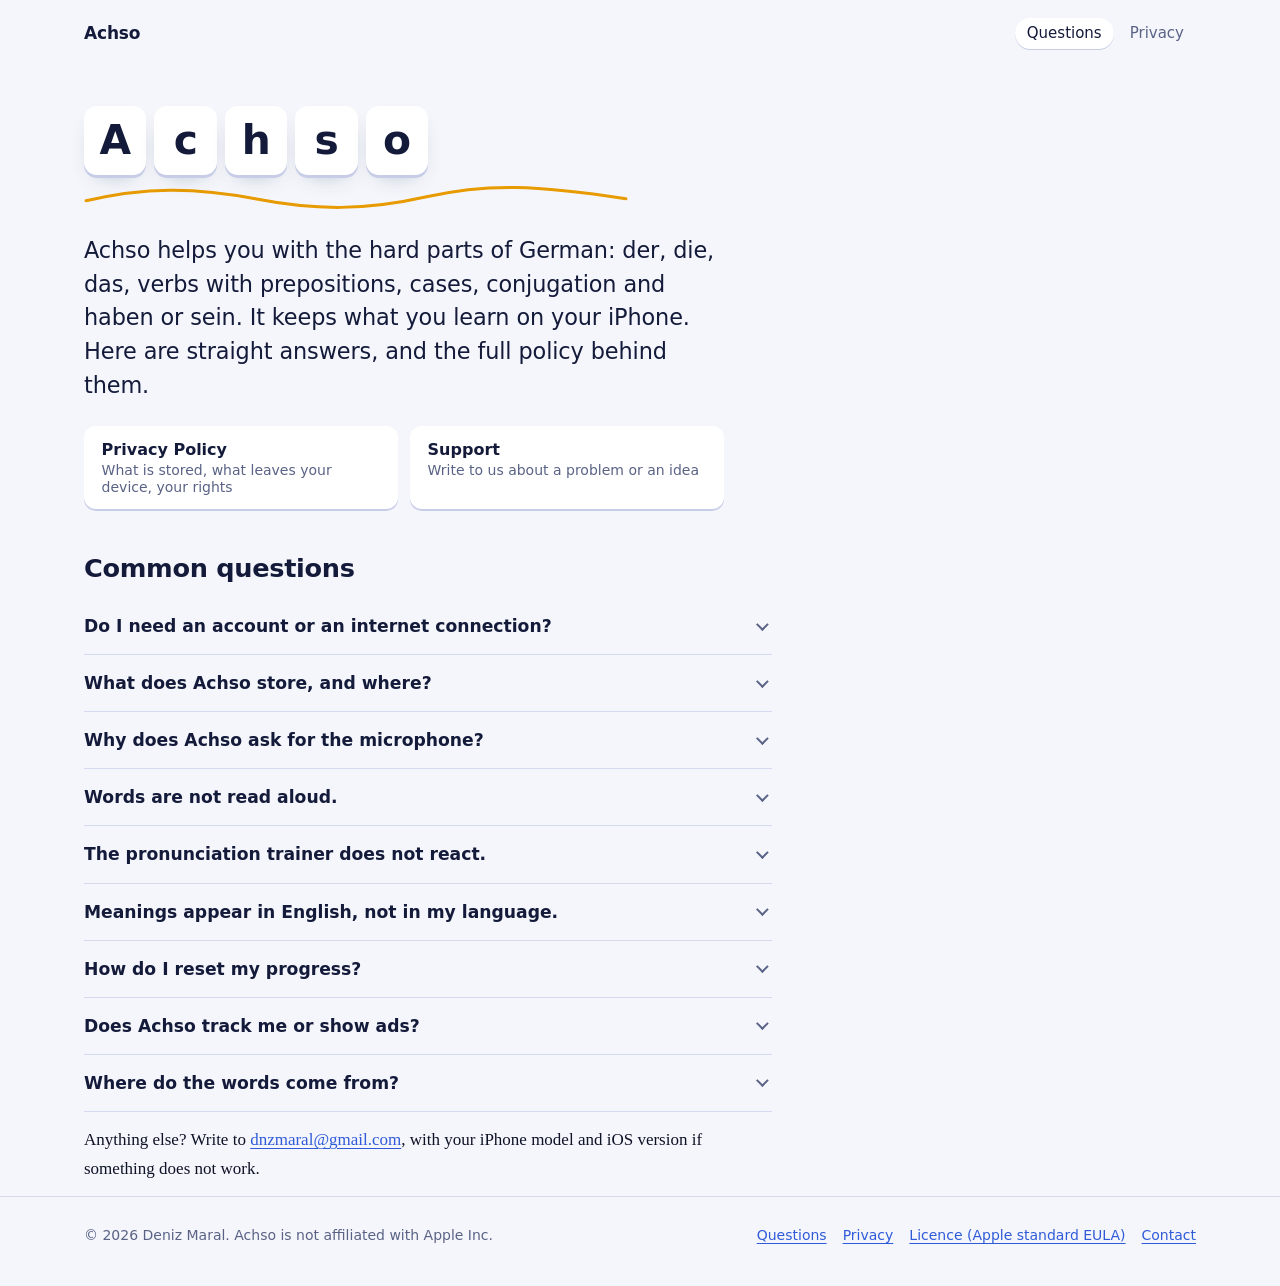
==== index.html @ 68bad4e8 "Privacy policy and questions page for Achso Same structure and stylesheet as marai-keyboard-legal, i" ====
<!DOCTYPE html>
<html lang="en">
<head>
<meta charset="utf-8">
<meta name="viewport" content="width=device-width, initial-scale=1">
<title>Achso: questions, privacy and support</title>
<meta name="description" content="Plain answers about Achso, the German grammar app: what it stores, when it goes online, the microphone, and how to get help.">
<meta name="color-scheme" content="light dark">
<meta name="referrer" content="no-referrer">
<link rel="stylesheet" href="styles.css">
</head>
<body>
<a class="skip" href="#content">Skip to the questions</a>

<header class="site-header">
  <div class="wrap">
    <a class="brand" href="index.html">Achso</a>
    <nav class="site-nav" aria-label="Legal pages">
      <a href="index.html" aria-current="page">Questions</a>
      <a href="privacy.html">Privacy</a>
    </nav>
  </div>
</header>

<main id="content">
  <div class="wrap hero">
    <h1 class="keys">
      <span class="sr-only">Achso: questions, privacy and support</span>
      <span class="key" style="--i:0" aria-hidden="true">A</span><span class="key" style="--i:1" aria-hidden="true">c</span><span class="key" style="--i:2" aria-hidden="true">h</span><span class="key" style="--i:3" aria-hidden="true">s</span><span class="key" style="--i:4" aria-hidden="true">o</span>
    </h1>
    <svg class="wave" viewBox="0 0 540 26" preserveAspectRatio="none" aria-hidden="true" focusable="false"><path d="M2 16 C 60 2, 110 2, 170 14 S 280 26, 340 12 S 450 0, 538 14" fill="none" stroke="currentColor" stroke-width="3" stroke-linecap="round"/></svg>
    <p class="lede">Achso helps you with the hard parts of German: der, die, das, verbs with prepositions, cases, conjugation and haben or sein. It keeps what you learn on your iPhone. Here are straight answers, and the full policy behind them.</p>
    <ul class="doc-links">
      <li><a href="privacy.html">Privacy Policy<span>What is stored, what leaves your device, your rights</span></a></li>
      <li><a href="mailto:dnzmaral@gmail.com">Support<span>Write to us about a problem or an idea</span></a></li>
    </ul>
  </div>

  <div class="wrap">
    <article class="qa" aria-labelledby="qa-title">
      <h2 id="qa-title">Common questions</h2>

      <details>
        <summary>Do I need an account or an internet connection?</summary>
        <div class="answer">
          <p>No. There is no account, and every drill and the whole dictionary work offline. When you are online, the app checks for a newer version of its dictionary. <a href="privacy.html#network">Read more</a></p>
        </div>
      </details>

      <details>
        <summary>What does Achso store, and where?</summary>
        <div class="answer">
          <p>Your progress (which cards you know and when they are due), your streak, your settings and your recent searches. They stay on your iPhone and are deleted with the app. Nothing is synced, and we cannot see any of it. <a href="privacy.html#on-device">Read more</a></p>
        </div>
      </details>

      <details>
        <summary>Why does Achso ask for the microphone?</summary>
        <div class="answer">
          <p>Only for the pronunciation trainer. After you tap the microphone, Apple’s speech recognition turns what you say into text on your iPhone, and Achso compares it with the German you were asked to say. The audio is not recorded, stored or sent anywhere. <a href="privacy.html#microphone">Read more</a></p>
        </div>
      </details>

      <details>
        <summary>Words are not read aloud.</summary>
        <div class="answer">
          <p>Check the volume: Achso plays speech even with the mute switch on. For a better voice, install a German “Enhanced” or “Premium” voice in <span class="path">Settings &gt; Accessibility &gt; Read &amp; Speak &gt; Voices &gt; German</span>, then choose it in Achso’s settings.</p>
        </div>
      </details>

      <details>
        <summary>The pronunciation trainer does not react.</summary>
        <div class="answer">
          <p>Allow Microphone and Speech Recognition for Achso in <span class="path">Settings &gt; Privacy &amp; Security</span>. The first use may download Apple’s German speech model.</p>
        </div>
      </details>

      <details>
        <summary>Meanings appear in English, not in my language.</summary>
        <div class="answer">
          <p>Achso shows Wiktionary’s meaning in your language when it has one. Turn on Apple Translation in Achso’s settings to fill the gaps; iOS may download the language first, and the translation runs on your iPhone.</p>
        </div>
      </details>

      <details>
        <summary>How do I reset my progress?</summary>
        <div class="answer">
          <p>Delete the app. Your progress is stored nowhere else, so this removes all of it.</p>
        </div>
      </details>

      <details>
        <summary>Does Achso track me or show ads?</summary>
        <div class="answer">
          <p>No ads, no analytics or tracking code, no advertising identifier, and we never sell or share your data. <a href="privacy.html#never">Read more</a></p>
        </div>
      </details>

      <details>
        <summary>Where do the words come from?</summary>
        <div class="answer">
          <p>From open data: Wiktionary (CC BY-SA 4.0), example sentences from Tatoeba (CC BY 2.0 FR) and word frequencies counted over the OpenSubtitles corpus (OPUS). The app’s credits list the sources and the authors of every sentence.</p>
        </div>
      </details>

      <p>Anything else? Write to <a href="mailto:dnzmaral@gmail.com">dnzmaral@gmail.com</a>, with your iPhone model and iOS version if something does not work.</p>
    </article>
  </div>
</main>

<footer class="site-footer">
  <div class="wrap">
    <p>© 2026 Deniz Maral. Achso is not affiliated with Apple Inc.</p>
    <nav aria-label="Footer">
      <a href="index.html">Questions</a>
      <a href="privacy.html">Privacy</a>
      <a href="https://www.apple.com/legal/internet-services/itunes/dev/stdeula/">Licence (Apple standard EULA)</a>
      <a href="mailto:dnzmaral@gmail.com">Contact</a>
    </nav>
  </div>
</footer>
</body>
</html>
---- styles.css ----
/* MarAI Keyboard legal pages. Self-contained: no web fonts, scripts,
   trackers or third-party requests, matching what the privacy policy says. */

:root {
  --foam: #f5f6fb;
  --surface: #eceffa;
  --key: #ffffff;
  --key-edge: #c7cde6;
  --deep: #141b3a;
  --ink: #0d1226;
  --muted: #5a6386;
  --line: #d5daee;
  --tide: #2f5bd8;
  --spray: #e89b00;
  --rounded: ui-rounded, "SF Pro Rounded", system-ui, -apple-system, "Segoe UI", Roboto, "Helvetica Neue", Arial, sans-serif;
  --serif: ui-serif, "New York", "Iowan Old Style", Charter, "Charter BT", Georgia, "Times New Roman", serif;
  color-scheme: light dark;
}

@media (prefers-color-scheme: dark) {
  :root {
    --foam: #070b1a;
    --surface: #101736;
    --key: #1a2247;
    --key-edge: #04060f;
    --deep: #eef1ff;
    --ink: #dce1f5;
    --muted: #9aa3c7;
    --line: #2a3463;
    --tide: #8fa8ff;
    --spray: #ffd23f;
  }
}

*, *::before, *::after { box-sizing: border-box; }

html { -webkit-text-size-adjust: 100%; scroll-behavior: smooth; }
@media (prefers-reduced-motion: reduce) { html { scroll-behavior: auto; } }

body {
  margin: 0;
  background: var(--foam);
  color: var(--ink);
  font: 400 1.0625rem/1.72 var(--serif);
  text-rendering: optimizeLegibility;
}

a { color: var(--tide); text-decoration-thickness: 1px; text-underline-offset: 0.18em; }
a:hover { text-decoration-thickness: 2px; }
:focus-visible { outline: 3px solid var(--tide); outline-offset: 3px; border-radius: 4px; }

.skip {
  position: absolute; left: 1rem; top: -4rem; z-index: 10;
  background: var(--key); color: var(--deep); padding: 0.6rem 1rem;
  border-radius: 10px; font: 600 0.9375rem var(--rounded);
}
.skip:focus { top: 1rem; }

.sr-only {
  position: absolute; width: 1px; height: 1px; padding: 0; margin: -1px;
  overflow: hidden; clip: rect(0 0 0 0); white-space: nowrap; border: 0;
}

.wrap { max-width: 72rem; margin: 0 auto; padding-inline: 1.25rem; }

/* Header */
.site-header .wrap {
  display: flex; align-items: center; justify-content: space-between;
  gap: 1rem; flex-wrap: wrap; padding-block: 1.1rem;
}
.brand {
  font: 650 1.0625rem/1 var(--rounded); color: var(--deep);
  text-decoration: none; letter-spacing: -0.01em;
}
.site-nav { display: flex; gap: 0.25rem; flex-wrap: wrap; }
.site-nav a {
  font: 500 0.9375rem/1 var(--rounded); color: var(--muted);
  text-decoration: none; padding: 0.5rem 0.75rem; border-radius: 999px;
}
.site-nav a:hover { color: var(--deep); background: var(--surface); }
.site-nav a[aria-current="page"] { color: var(--deep); background: var(--key); box-shadow: 0 1px 0 var(--key-edge); }

/* Hero: the page name typed on keycaps, resting on the wave from the app icon */
.hero { padding-block: 2.5rem 2.75rem; }
.keys { display: flex; gap: clamp(0.3rem, 1vw, 0.5rem); flex-wrap: wrap; margin: 0; }
.key {
  display: grid; place-items: center;
  width: clamp(2.35rem, 9vw, 3.9rem); height: clamp(2.6rem, 10vw, 4.3rem);
  background: var(--key); color: var(--deep);
  border-radius: clamp(8px, 1.6vw, 13px);
  box-shadow: 0 3px 0 var(--key-edge), 0 10px 24px -14px rgba(11, 58, 85, 0.45);
  font: 600 clamp(1.45rem, 5.2vw, 2.55rem)/1 var(--rounded);
  animation: press 520ms cubic-bezier(.3,.7,.3,1) both;
  animation-delay: calc(var(--i, 0) * 70ms + 120ms);
}
@keyframes press {
  0% { transform: translateY(0); box-shadow: 0 3px 0 var(--key-edge), 0 10px 24px -14px rgba(11,58,85,.45); }
  35% { transform: translateY(3px); box-shadow: 0 0 0 var(--key-edge), 0 4px 10px -8px rgba(11,58,85,.35); }
  100% { transform: translateY(0); box-shadow: 0 3px 0 var(--key-edge), 0 10px 24px -14px rgba(11,58,85,.45); }
}
@media (prefers-reduced-motion: reduce) { .key { animation: none; } }

.wave { display: block; width: min(100%, 34rem); height: 1.6rem; margin-top: 0.6rem; color: var(--spray); }

.lede {
  max-width: 40rem; margin: 1.5rem 0 0;
  font: 450 clamp(1.15rem, 2.6vw, 1.4rem)/1.5 var(--rounded);
  color: var(--deep); letter-spacing: -0.005em;
}
.meta { margin: 0.9rem 0 0; font: 400 0.9375rem/1.5 var(--rounded); color: var(--muted); }

.changes { max-width: 40rem; margin-top: 1.25rem; font-family: var(--rounded); font-size: 0.9375rem; }
.changes summary { cursor: pointer; color: var(--tide); font-weight: 550; width: fit-content; }
.changes ul { margin: 0.6rem 0 0; padding-left: 1.2rem; color: var(--ink); }
.changes li { margin: 0.25rem 0; }

/* Document layout */
.doc {
  display: grid; grid-template-columns: 14.5rem minmax(0, 1fr);
  gap: clamp(2rem, 5vw, 4.5rem); align-items: start;
  padding-bottom: 4rem;
}
.toc {
  position: sticky; top: 1.25rem; max-height: calc(100vh - 2.5rem); overflow-y: auto;
  font: 400 0.875rem/1.35 var(--rounded); padding-right: 0.25rem;
}
.toc p { margin: 0 0 0.6rem; font-weight: 600; color: var(--deep); }
.toc ol { list-style: none; margin: 0; padding: 0; border-left: 1px solid var(--line); }
.toc li a {
  display: block; padding: 0.32rem 0 0.32rem 0.85rem; margin-left: -1px;
  color: var(--muted); text-decoration: none; border-left: 2px solid transparent;
}
.toc li a:hover { color: var(--deep); border-left-color: var(--spray); }
.toc-mobile { display: none; }

article { max-width: 43rem; min-width: 0; }
article > section { scroll-margin-top: 1rem; }
article > section + section { margin-top: 3rem; }

h1, h2, h3 { font-family: var(--rounded); color: var(--deep); letter-spacing: -0.012em; }
h2 { font-size: clamp(1.35rem, 3vw, 1.6rem); line-height: 1.25; font-weight: 650; margin: 0 0 0.8rem; }
h2 .n { color: var(--muted); font-weight: 500; margin-right: 0.35em; font-variant-numeric: tabular-nums; }
h3 { font-size: 1.1rem; line-height: 1.35; font-weight: 620; margin: 1.8rem 0 0.4rem; }
p { margin: 0.8rem 0; }
ul, ol { padding-left: 1.3rem; margin: 0.8rem 0; }
li { margin: 0.35rem 0; }
li::marker { color: var(--muted); }
strong { font-weight: 650; color: var(--deep); }
.path { font-family: var(--rounded); font-size: 0.95em; font-weight: 550; color: var(--deep); white-space: normal; }

.glance { list-style: none; padding: 0; margin: 1rem 0; }
.glance li {
  font: 450 1.0625rem/1.5 var(--rounded); color: var(--ink);
  padding: 0.2rem 0 0.2rem 1rem; margin: 0.9rem 0; border-left: 3px solid var(--spray);
}

.note {
  background: var(--surface); border-radius: 14px; padding: 1rem 1.2rem; margin: 1.2rem 0;
}
.note > :first-child { margin-top: 0; }
.note > :last-child { margin-bottom: 0; }
.legal-emphasis { font-weight: 600; color: var(--deep); }

.table-wrap { overflow-x: auto; margin: 1.2rem 0; border-radius: 14px; background: var(--key); box-shadow: 0 1px 0 var(--key-edge); }
table { width: 100%; min-width: 38rem; border-collapse: collapse; font-size: 0.95rem; line-height: 1.5; }
caption { text-align: left; padding: 0.9rem 1rem 0; font: 600 0.9375rem var(--rounded); color: var(--deep); }
th, td { text-align: left; vertical-align: top; padding: 0.75rem 1rem; border-bottom: 1px solid var(--line); }
th { font: 600 0.8125rem/1.3 var(--rounded); color: var(--muted); }
tbody tr:last-child td { border-bottom: 0; }
td:first-child { font-family: var(--rounded); font-weight: 560; color: var(--deep); }

.qa { margin: 0; }
.qa details { border-bottom: 1px solid var(--line); }
.qa summary {
  cursor: pointer; list-style: none; padding: 1rem 2rem 1rem 0; position: relative;
  font: 560 1.075rem/1.4 var(--rounded); color: var(--deep);
}
.qa summary::-webkit-details-marker { display: none; }
.qa summary::after {
  content: ""; position: absolute; right: 0.3rem; top: 1.35rem; width: 0.55rem; height: 0.55rem;
  border-right: 2px solid var(--muted); border-bottom: 2px solid var(--muted);
  transform: rotate(45deg); transition: transform 160ms ease;
}
.qa details[open] summary::after { transform: rotate(-135deg); top: 1.6rem; }
.qa .answer { padding-bottom: 1rem; }
.qa .answer > :first-child { margin-top: 0; }
@media (prefers-reduced-motion: reduce) { .qa summary::after { transition: none; } }

.doc-links { display: flex; flex-wrap: wrap; gap: 0.75rem; margin: 1.5rem 0 0; padding: 0; list-style: none; max-width: 40rem; }
.doc-links li { flex: 1 1 15rem; margin: 0; }
.doc-links a {
  display: block; height: 100%; text-decoration: none; background: var(--key); color: var(--deep);
  border-radius: 12px; padding: 0.85rem 1.1rem; box-shadow: 0 2px 0 var(--key-edge);
  font: 600 1rem/1.2 var(--rounded);
}
.doc-links a span { display: block; font-weight: 400; font-size: 0.875rem; color: var(--muted); margin-top: 0.2rem; }
.doc-links a:hover { transform: translateY(1px); box-shadow: 0 1px 0 var(--key-edge); }
.doc-links a:active { transform: translateY(2px); box-shadow: 0 0 0 var(--key-edge); }

.site-footer { border-top: 1px solid var(--line); }
.site-footer .wrap {
  padding-block: 1.75rem 2.5rem; display: flex; justify-content: space-between; gap: 1rem; flex-wrap: wrap;
  font: 400 0.875rem/1.5 var(--rounded); color: var(--muted);
}
.site-footer p { margin: 0; }
.site-footer nav { display: flex; gap: 1rem; flex-wrap: wrap; }

@media (max-width: 56rem) {
  .doc { grid-template-columns: minmax(0, 1fr); gap: 1.25rem; }
  .toc { display: none; }
  .toc-mobile {
    display: block; background: var(--key); border-radius: 14px; box-shadow: 0 1px 0 var(--key-edge);
    font: 400 0.9375rem/1.4 var(--rounded); margin-bottom: 2rem;
  }
  .toc-mobile summary { cursor: pointer; padding: 0.85rem 1rem; font-weight: 600; color: var(--deep); }
  .toc-mobile ol { margin: 0; padding: 0 1rem 0.9rem 2.2rem; }
  .toc-mobile li { margin: 0.3rem 0; }
  .toc-mobile a { color: var(--ink); text-decoration: none; }
  .toc-mobile a:hover { color: var(--tide); text-decoration: underline; }
}

@media (max-width: 40rem) {
  .table-wrap { overflow: visible; background: transparent; box-shadow: none; }
  .table-wrap table { min-width: 0; }
  .table-wrap thead { position: absolute; width: 1px; height: 1px; overflow: hidden; clip: rect(0 0 0 0); }
  .table-wrap tbody, .table-wrap tr, .table-wrap td { display: block; }
  .table-wrap tr { background: var(--key); border-radius: 14px; box-shadow: 0 1px 0 var(--key-edge); padding: 0.4rem 0; margin-bottom: 0.75rem; }
  .table-wrap td { border: 0; padding: 0.35rem 1rem; }
  .table-wrap td:first-child { font-size: 1.02rem; padding-top: 0.6rem; }
  .table-wrap td:not(:first-child)::before {
    content: attr(data-label); display: block; font: 600 0.8125rem/1.3 var(--rounded); color: var(--muted);
  }
}

@media print {
  :root { --foam: #fff; --surface: #fff; --key: #fff; --ink: #000; --deep: #000; --muted: #333; --tide: #000; --line: #999; }
  body { font-size: 11pt; }
  .skip, .site-nav, .toc, .toc-mobile, .wave, .changes summary { display: none !important; }
  .changes ul { display: block; }
  .key { box-shadow: none; border: 1px solid #999; animation: none; }
  .doc { display: block; }
  article { max-width: none; }
  .note, .table-wrap { border: 1px solid #999; box-shadow: none; }
  article a[href^="http"]::after { content: " (" attr(href) ")"; font-size: 0.85em; }
  section { break-inside: auto; }
  h2, h3 { break-after: avoid; }
}
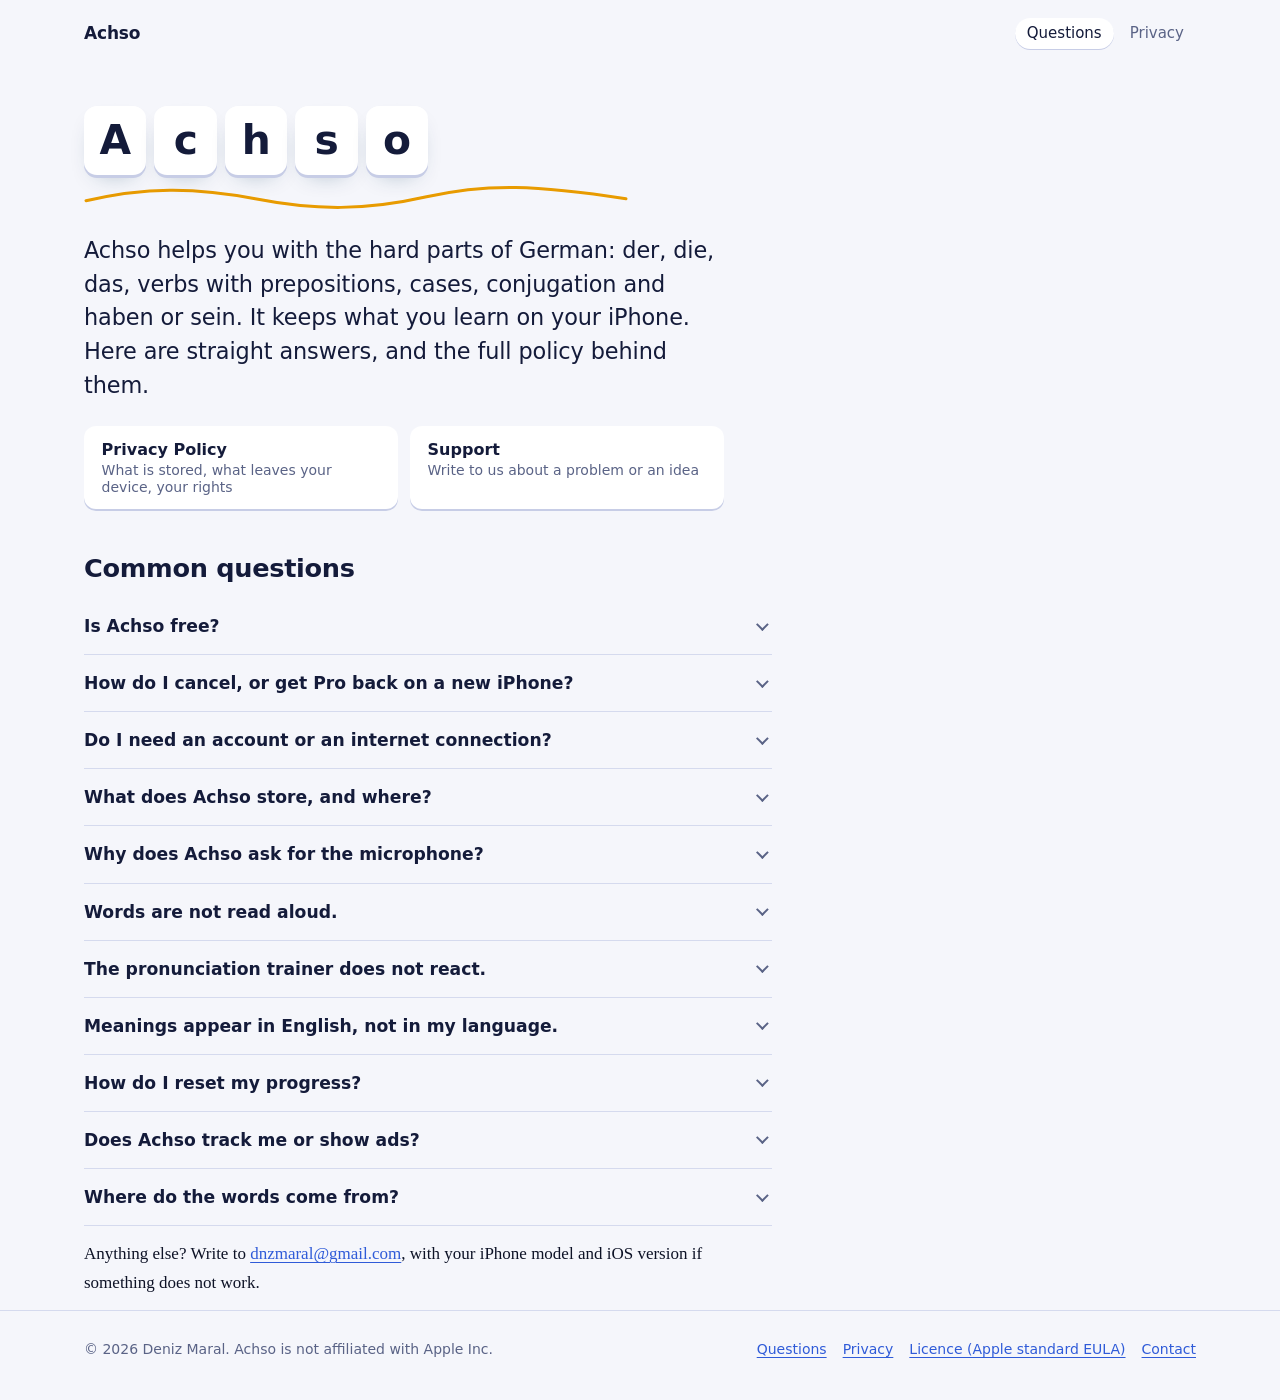
==== commit 72ea5c8a: "Achso Pro: purchases through Apple, what we receive, legal bases; FAQ on price, cancel, restore" ====
--- a/index.html
+++ b/index.html
@@ -39,6 +39,20 @@
   <div class="wrap">
     <article class="qa" aria-labelledby="qa-title">
       <h2 id="qa-title">Common questions</h2>
+
+      <details>
+        <summary>Is Achso free?</summary>
+        <div class="answer">
+          <p>Yes: every drill, one practice session a day, and the whole dictionary, always. Achso Pro makes practice unlimited, including the pronunciation trainer. It comes as a monthly or annual subscription, each with a free first week, or as a one-time Lifetime purchase. Prices are shown in the app before you buy.</p>
+        </div>
+      </details>
+
+      <details>
+        <summary>How do I cancel, or get Pro back on a new iPhone?</summary>
+        <div class="answer">
+          <p>Cancel in <span class="path">Settings &gt; Apple Account &gt; Subscriptions</span>, or from Achso’s settings with Manage subscription; Pro stays until the end of the period you paid for. To get Pro back after reinstalling or on a new device, tap Restore Purchases in Achso’s settings while signed in with the same Apple Account.</p>
+        </div>
+      </details>
 
       <details>
         <summary>Do I need an account or an internet connection?</summary>
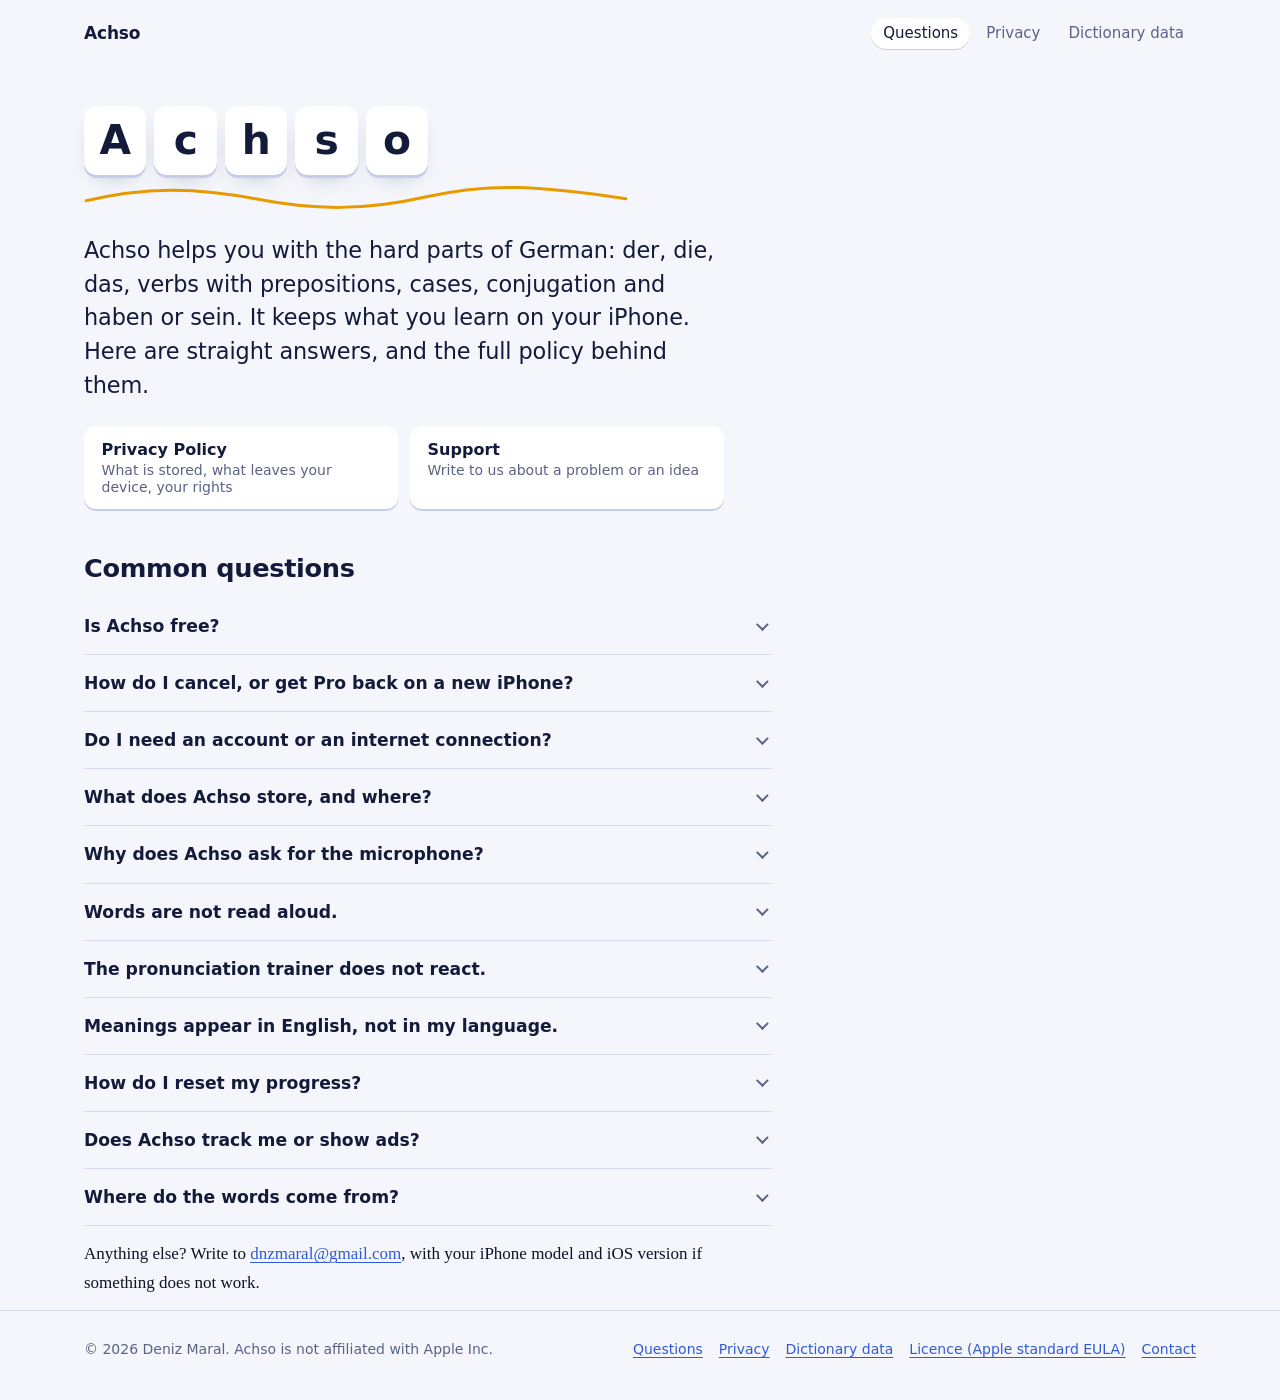
==== commit ed7672aa: "Dictionary data page and pack format; links from every page" ====
--- a/index.html
+++ b/index.html
@@ -18,6 +18,7 @@
     <nav class="site-nav" aria-label="Legal pages">
       <a href="index.html" aria-current="page">Questions</a>
       <a href="privacy.html">Privacy</a>
+      <a href="data.html">Dictionary data</a>
     </nav>
   </div>
 </header>
@@ -128,6 +129,7 @@
     <nav aria-label="Footer">
       <a href="index.html">Questions</a>
       <a href="privacy.html">Privacy</a>
+      <a href="data.html">Dictionary data</a>
       <a href="https://www.apple.com/legal/internet-services/itunes/dev/stdeula/">Licence (Apple standard EULA)</a>
       <a href="mailto:dnzmaral@gmail.com">Contact</a>
     </nav>
